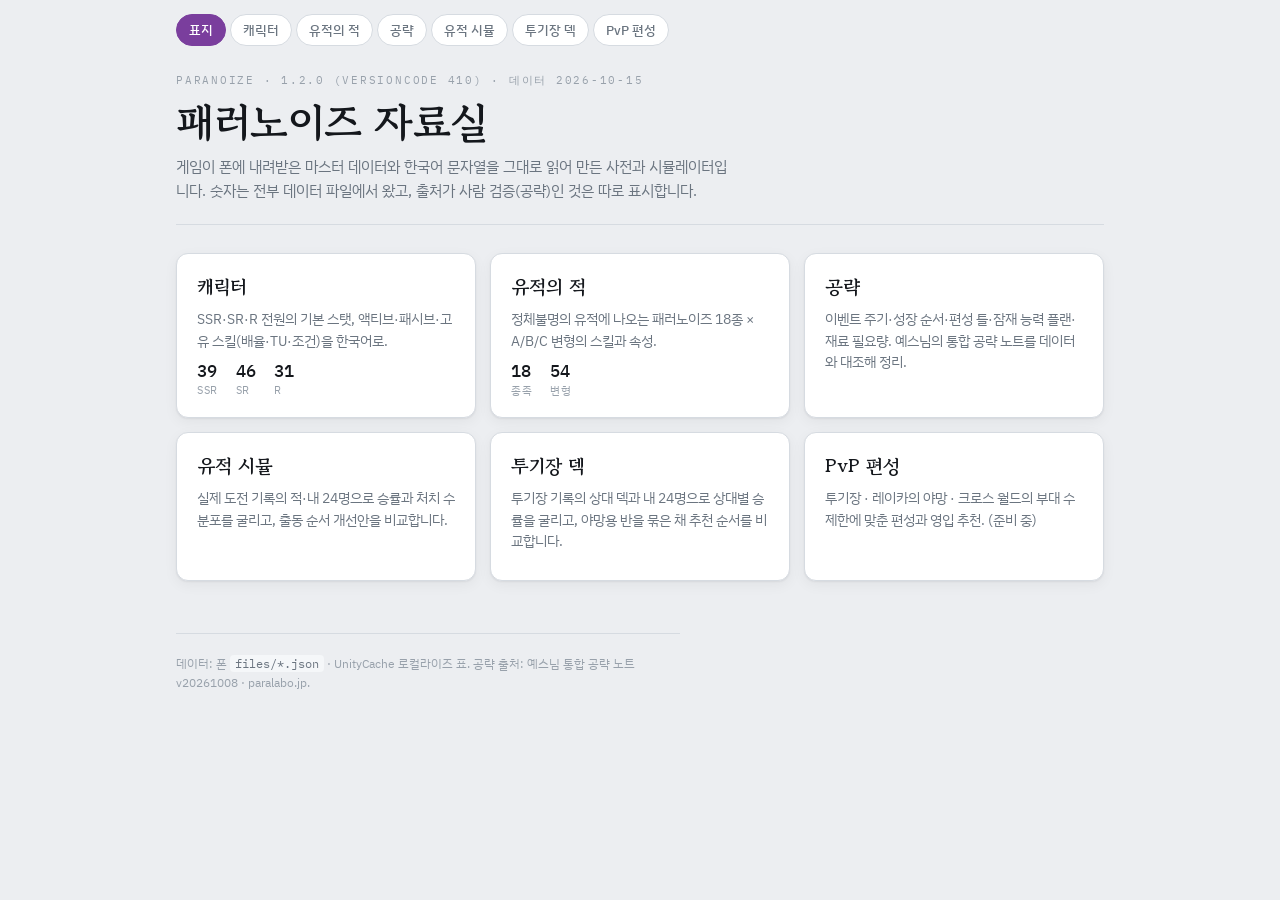
==== site/index.html @ 56990142 "패러노이즈 유적·투기장 시뮬 — 엔진(실제 기록 69판 일치) · 편성 탐색 · 순서 비교 · 투기장 덱 · 검증용 기록 Co-Authored-By: Claude Opus 5.5 " ====
<!doctype html>
<html lang="ko">
<head>
<meta charset="utf-8">
<meta name="viewport" content="width=device-width,initial-scale=1">
<title>패러노이즈 자료실</title>
<link rel="stylesheet" href="https://fonts.googleapis.com/css2?family=Gowun+Batang:wght@400;700&family=IBM+Plex+Sans+KR:wght@400;500;600&family=IBM+Plex+Mono:wght@400;500&display=swap">
<link rel="stylesheet" href="style.css">
</head>
<body>
<div class="wrap">
<header>
  <p class="eyebrow">Paranoize · 1.2.0 (versionCode 410) · 데이터 2026-10-15</p>
  <h1>패러노이즈 자료실</h1>
  <p class="lede">게임이 폰에 내려받은 마스터 데이터와 한국어 문자열을 그대로 읽어 만든 사전과 시뮬레이터입니다.
  숫자는 전부 데이터 파일에서 왔고, 출처가 사람 검증(공략)인 것은 따로 표시합니다.</p>
</header>
<div class="cards" id="cards">
  <a class="card" href="chars.html"><h2>캐릭터</h2><p>SSR·SR·R 전원의 기본 스탯, 액티브·패시브·고유 스킬(배율·TU·조건)을 한국어로.</p><div class="figs" id="f-chars"></div></a>
  <a class="card" href="enemies.html"><h2>유적의 적</h2><p>정체불명의 유적에 나오는 패러노이즈 18종 × A/B/C 변형의 스킬과 속성.</p><div class="figs" id="f-enemies"></div></a>
  <a class="card" href="guide.html"><h2>공략</h2><p>이벤트 주기·성장 순서·편성 틀·잠재 능력 플랜·재료 필요량. 예스님의 통합 공략 노트를 데이터와 대조해 정리.</p></a>
  <a class="card" href="ruins.html"><h2>유적 시뮬</h2><p>실제 도전 기록의 적·내 24명으로 승률과 처치 수 분포를 굴리고, 출동 순서 개선안을 비교합니다.</p></a>
  <a class="card" href="arena.html"><h2>투기장 덱</h2><p>투기장 기록의 상대 덱과 내 24명으로 상대별 승률을 굴리고, 야망용 반을 묶은 채 추천 순서를 비교합니다.</p></a>
  <a class="card" href="pvp.html"><h2>PvP 편성</h2><p>투기장 · 레이카의 야망 · 크로스 월드의 부대 수 제한에 맞춘 편성과 영입 추천. (준비 중)</p></a>
</div>
<footer>데이터: 폰 <code>files/*.json</code> · UnityCache 로컬라이즈 표. 공략 출처: 예스님 통합 공략 노트 v20261008 · paralabo.jp.</footer>
</div>
<script src="src.js"></script>
<script src="nav.js"></script>
<script>
fetch(PARA_DATA+'characters.json').then(r=>r.json()).then(d=>{
  const v=Object.values(d); const n=r=>v.filter(c=>c.rarity===r).length;
  document.getElementById('f-chars').innerHTML=[['SSR',n('SSR')],['SR',n('SR')],['R',n('R')]].map(([k,x])=>`<div class="fig"><b>${x}</b><span>${k}</span></div>`).join('');
});
fetch(PARA_DATA+'enemies.json').then(r=>r.json()).then(d=>{
  const v=Object.values(d);
  document.getElementById('f-enemies').innerHTML=`<div class="fig"><b>${new Set(v.map(e=>e.species)).size}</b><span>종족</span></div><div class="fig"><b>${v.length}</b><span>변형</span></div>`;
});
</script>
</body>
</html>
---- site/style.css ----
:root{
  --ground:#ECEEF1; --surface:#FFFFFF; --raised:#F5F7F9;
  --ink:#14171C; --body:#39414B; --muted:#6B7580; --faint:#98A1AB;
  --line:#D6DBE1; --line-soft:#E6EAEF; --accent:#7A3E9D;
  --fire:#C9502E; --water:#2F6FB3; --earth:#4F8A3C; --light:#B89A2A; --dark:#5C4A8A;
  --ssr:#C7912E; --sr:#8E6BC2; --r:#6B8EA8;
  --shadow:0 1px 2px rgba(20,23,28,.06),0 4px 14px rgba(20,23,28,.05);
}
@media (prefers-color-scheme:dark){:root:not([data-theme="light"]){
  --ground:#0E1115; --surface:#171B22; --raised:#1E242C;
  --ink:#EDF0F4; --body:#C2CAD3; --muted:#8B95A0; --faint:#69737E;
  --line:#2A313A; --line-soft:#222831; --accent:#C58FE6;
  --fire:#F07A55; --water:#6FA6E6; --earth:#7FC06A; --light:#E5C85A; --dark:#A08BD6;
  --ssr:#E8B65A; --sr:#B79BE0; --r:#9BBBD2;
  --shadow:0 1px 2px rgba(0,0,0,.4),0 4px 14px rgba(0,0,0,.3);
}}
*{box-sizing:border-box}
html{-webkit-text-size-adjust:100%}
body{margin:0;background:var(--ground);color:var(--body);
  font-family:"IBM Plex Sans KR",system-ui,-apple-system,"Malgun Gothic",sans-serif;
  font-size:14px;line-height:1.6;-webkit-font-smoothing:antialiased}
.wrap{max-width:960px;margin:0 auto;padding:0 16px 80px}
.topnav{display:flex;gap:4px;padding:14px 0 0;flex-wrap:wrap}
.topnav a{font-size:12.5px;font-weight:500;color:var(--muted);text-decoration:none;
  padding:5px 12px;border:1px solid var(--line);border-radius:99px;background:var(--surface)}
.topnav a:hover{color:var(--ink);border-color:var(--accent)}
.topnav a.here{background:var(--accent);color:#fff;border-color:var(--accent)}
header{padding:26px 0 22px;border-bottom:1px solid var(--line)}
.eyebrow{font-family:"IBM Plex Mono",monospace;font-size:11px;letter-spacing:.16em;text-transform:uppercase;color:var(--faint);margin:0 0 8px}
h1{font-family:"Gowun Batang",Georgia,serif;font-weight:700;font-size:clamp(26px,5vw,42px);line-height:1.14;color:var(--ink);margin:0 0 10px;letter-spacing:-.01em}
h2{font-family:"Gowun Batang",Georgia,serif;font-size:20px;color:var(--ink);margin:36px 0 10px}
h3{font-size:15px;color:var(--ink);margin:22px 0 8px}
.lede{margin:0;max-width:62ch;color:var(--muted);font-size:14.5px}
.cards{display:grid;grid-template-columns:repeat(auto-fit,minmax(240px,1fr));gap:14px;margin-top:28px}
a.card{display:block;text-decoration:none;color:inherit;background:var(--surface);border:1px solid var(--line);border-radius:12px;padding:18px 20px;box-shadow:var(--shadow)}
a.card:hover{border-color:var(--accent)}
.card h2{font-size:19px;margin:0 0 6px}
.card p{margin:0 0 10px;font-size:13.5px;color:var(--muted)}
.figs{display:flex;flex-wrap:wrap;gap:6px 18px}
.fig{display:flex;flex-direction:column}
.fig b{font-family:"IBM Plex Mono",monospace;font-size:17px;font-weight:500;color:var(--ink);font-variant-numeric:tabular-nums;line-height:1.2}
.fig span{font-size:10.5px;letter-spacing:.05em;color:var(--faint)}
table{width:100%;border-collapse:collapse;font-size:13px;background:var(--surface);border:1px solid var(--line);border-radius:10px;overflow:hidden}
th,td{text-align:left;padding:7px 10px;border-top:1px solid var(--line-soft);vertical-align:top}
th{background:var(--raised);color:var(--muted);font-weight:600;font-size:11.5px;letter-spacing:.05em;border-top:0}
td.mono,.mono{font-family:"IBM Plex Mono",monospace;font-variant-numeric:tabular-nums}
.note{margin-top:12px;font-size:12.5px;color:var(--faint);max-width:70ch}
code{font-family:"IBM Plex Mono",monospace;font-size:12px;background:var(--raised);padding:1px 5px;border-radius:4px;color:var(--muted)}
footer{margin-top:52px;padding-top:20px;border-top:1px solid var(--line);font-size:12px;color:var(--faint);max-width:72ch}
.chip{display:inline-block;font-size:11px;padding:1px 8px;border-radius:99px;border:1px solid var(--line);color:var(--muted);white-space:nowrap;margin:0 3px 3px 0;background:var(--raised)}
.chip.Fire{color:var(--fire);border-color:var(--fire)} .chip.Water{color:var(--water);border-color:var(--water)}
.chip.Earth{color:var(--earth);border-color:var(--earth)} .chip.Light{color:var(--light);border-color:var(--light)} .chip.Dark{color:var(--dark);border-color:var(--dark)}
.chip.SSR{color:var(--ssr);border-color:var(--ssr);font-weight:700} .chip.SR{color:var(--sr);border-color:var(--sr);font-weight:600} .chip.R{color:var(--r);border-color:var(--r)}
.bar{position:sticky;top:0;z-index:5;background:var(--ground);padding:10px 0;display:flex;gap:8px;flex-wrap:wrap;align-items:center;border-bottom:1px solid var(--line-soft)}
.bar input,.bar select{font:inherit;font-size:13px;padding:5px 9px;border:1px solid var(--line);border-radius:8px;background:var(--surface);color:var(--ink)}
.bar .tog{font-size:12px;padding:4px 10px;border-radius:99px;border:1px solid var(--line);background:var(--surface);color:var(--muted);cursor:pointer}
.bar .tog.on{background:var(--accent);color:#fff;border-color:var(--accent)}
.grid{display:grid;grid-template-columns:repeat(auto-fill,minmax(225px,1fr));gap:14px;margin-top:14px}
.ch{background:var(--surface);border:1px solid var(--line);border-radius:12px;padding:14px 16px;box-shadow:var(--shadow)}
.ch{display:flex;flex-direction:column;padding:0;overflow:hidden}
.ch .pt{display:block;width:100%;aspect-ratio:4/3;object-fit:cover;object-position:50% 12%;border-bottom:1px solid var(--line-soft);background:var(--raised)}
.ch .bd{flex:1;min-width:0;padding:12px 14px 10px;display:flex;flex-direction:column}
.ch .sum{margin:6px 0 0;padding:0;list-style:none;font-size:12px;line-height:1.45;color:var(--muted)}
.ch .sum li{display:flex;gap:6px;padding:3px 0;border-top:1px solid var(--line-soft);align-items:baseline}
.ch .sum .pa{flex:none;font-family:"IBM Plex Mono",monospace;font-size:10px;padding:0 5px;border-radius:4px;color:#fff;line-height:16px}
.ch .sum .pa.A{background:#3F78C0} .ch .sum .pa.P{background:#C06A3F} .ch .sum .pa.U{background:var(--accent)}
.ch .sum .t{color:var(--ink);font-weight:500}
.ch .more{margin-top:auto;padding:8px 0 0;color:var(--accent);background:none;border:0;cursor:pointer;text-align:left;font:inherit;font-size:12.5px}
.ch .more:hover{text-decoration:underline}
.ov{position:fixed;inset:0;z-index:50;background:rgba(10,12,16,.62);display:flex;align-items:center;justify-content:center;padding:18px}
.ov[hidden]{display:none}
.md{position:relative;background:var(--surface);border:1px solid var(--line);border-radius:14px;box-shadow:0 18px 60px rgba(0,0,0,.35);width:min(1040px,100%);max-height:92vh;display:flex;overflow:hidden}
.md .x{position:absolute;top:8px;right:10px;z-index:2;width:34px;height:34px;border-radius:50%;border:1px solid var(--line);background:var(--surface);color:var(--ink);font-size:20px;line-height:1;cursor:pointer}
.md .mimg{flex:0 0 42%;background:var(--raised);display:flex;align-items:center;justify-content:center;border-right:1px solid var(--line-soft)}
.md .mimg img{width:100%;height:100%;max-height:92vh;object-fit:contain;display:block}
.md .mbd{flex:1;min-width:0;overflow:auto;padding:18px 20px 22px}
.md .mbd .nm{font-family:"Gowun Batang",Georgia,serif;font-size:21px;color:var(--ink);font-weight:700}
.md .mbd .tt{font-size:12.5px;color:var(--muted);margin-bottom:8px}
.md .mbd .sk{margin:8px 0 0;padding:0;list-style:none;font-size:13px}
.md .mbd .sk li{padding:6px 0;border-top:1px solid var(--line-soft)}
.md .mbd .sk b{color:var(--ink);font-weight:600}
.md .mbd .sk .d{color:var(--body);display:block;white-space:pre-line}
.md .mbd .sk .m{font-family:"IBM Plex Mono",monospace;font-size:11px;color:var(--faint)}
.ch .nm{font-family:"Gowun Batang",Georgia,serif;font-size:18px;color:var(--ink);font-weight:700}
.ch .tt{font-size:12px;color:var(--muted);margin-bottom:6px}
.ch .sk{margin:6px 0 0;padding:0;list-style:none;font-size:12.5px}
.ch .sk li{padding:4px 0;border-top:1px solid var(--line-soft)}
.ch .sk b{color:var(--ink);font-weight:600}
.ch .sk .d{color:var(--muted);display:block;white-space:pre-line}
.ch .sk .m{font-family:"IBM Plex Mono",monospace;font-size:11px;color:var(--faint)}
.kv{display:flex;flex-wrap:wrap;gap:4px 14px;font-size:12px;color:var(--muted)}
.kv b{color:var(--ink);font-family:"IBM Plex Mono",monospace;font-weight:500}
.doc p{max-width:72ch}
.doc ul{padding-left:20px}
.doc li{margin:3px 0}
details{margin:8px 0}
summary{cursor:pointer;color:var(--accent);font-size:13px}
.tag{font-size:10.5px;color:var(--faint);letter-spacing:.04em}
@media (max-width:640px){.grid{grid-template-columns:repeat(2,1fr);gap:10px}.wrap{padding:0 12px 60px}.ch .bd{padding:10px 11px 8px}
.ov{padding:0;align-items:stretch}.md{flex-direction:column;width:100%;max-height:100vh;border-radius:0;border:0}.md .mimg{flex:none;height:58vh;border-right:0;border-bottom:1px solid var(--line-soft)}.md .mimg img{max-height:58vh}}
@media (max-width:380px){.grid{grid-template-columns:1fr}}
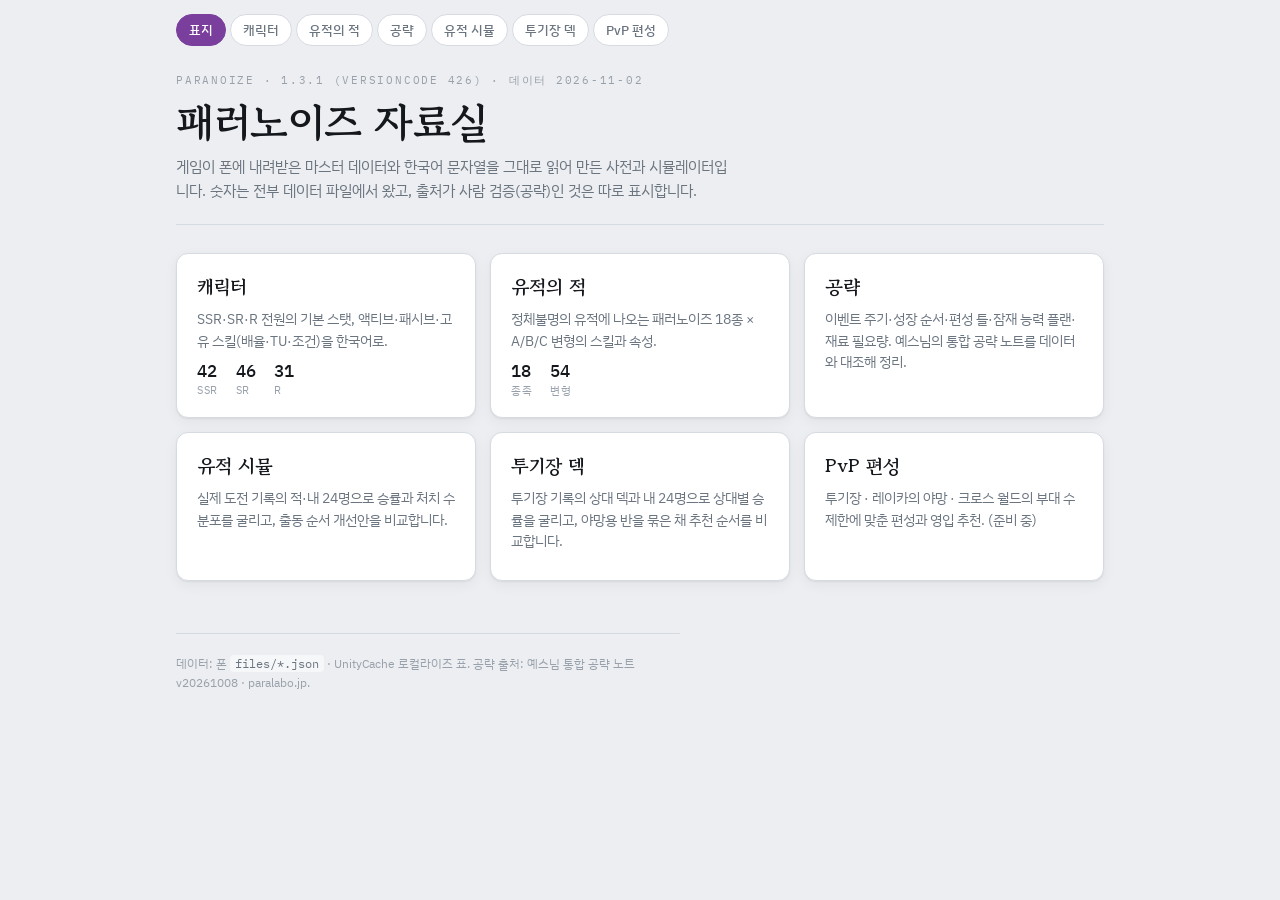
==== commit 0860528d: "최신 내용 반영 — 앱 1.3.1 로그인 · 편성 탐색 500판·상위 3개 검증 · 기록 104판 - api.py: 로그인 버전 1.3.1 · 요청 간격을 명령 사이에도 지킴 · " ====
--- a/site/index.html
+++ b/site/index.html
@@ -10,7 +10,7 @@
 <body>
 <div class="wrap">
 <header>
-  <p class="eyebrow">Paranoize · 1.2.0 (versionCode 410) · 데이터 2026-10-15</p>
+  <p class="eyebrow">Paranoize · 1.3.1 (versionCode 426) · 데이터 2026-11-02</p>
   <h1>패러노이즈 자료실</h1>
   <p class="lede">게임이 폰에 내려받은 마스터 데이터와 한국어 문자열을 그대로 읽어 만든 사전과 시뮬레이터입니다.
   숫자는 전부 데이터 파일에서 왔고, 출처가 사람 검증(공략)인 것은 따로 표시합니다.</p>
